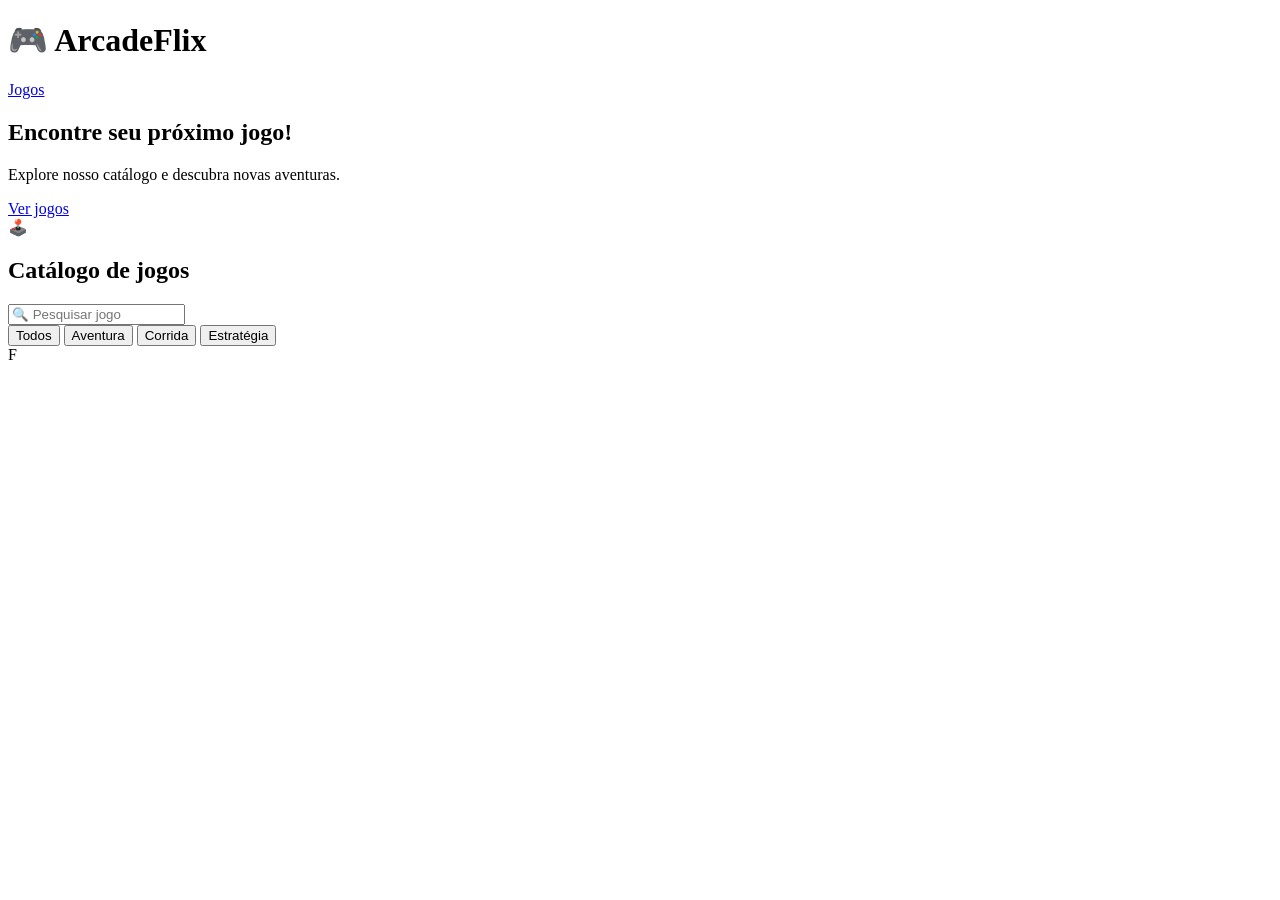
==== arcade/index.html @ 290f79d5 "a" ====
<!DOCTYPE html>
<html lang="pt-BR">

<head>
    <meta charset="UTF-8">
    <meta name="viewport" content="width=device-width, initial-scale=1.0">
    <title>ArcadeFlix - Catálogo de Jogos</title>

    <link rel="stylesheet" href="css/style.css">
    <script src="js/app.js" defer></script>
</head>

<body>
    <header>
        <h1>🎮 Arcade<span>Flix</span></h1>
        <a href="#catalogo">Jogos</a>
    </header>

    <main>
        <section class="banner">
            <div>
                <h2>Encontre seu próximo jogo!</h2>
                <p>Explore nosso catálogo e descubra novas aventuras.</p>
                <a href="#catalogo" class="botao">Ver jogos</a>
            </div>
            <div class="banner-emoji">🕹️</div>
        </section>

        <section class="catalogo" id="catalogo">
            <h2>Catálogo de jogos</h2>
            <div class="filtros">
                <input id="busca" type="search" placeholder="🔍 Pesquisar jogo" />
                <div class="categoria">
                    <button class="ativo" data-categoria="Todos">Todos</button>
                    <button data-categoria="Aventura">Aventura</button>
                    <button data-categoria="Corrida">Corrida</button>
                    <button data-categoria="Estratégia">Estratégia</button>
                </div>
            </div>

            <div id="grade-jogos" class="grade-jogos"></div>
            <p id="mensagem-vazia" class="mensagem-vazia" hidden>Nenhum jogo encontrado</p>
        </section>
    </main>


</body>

</html>
F
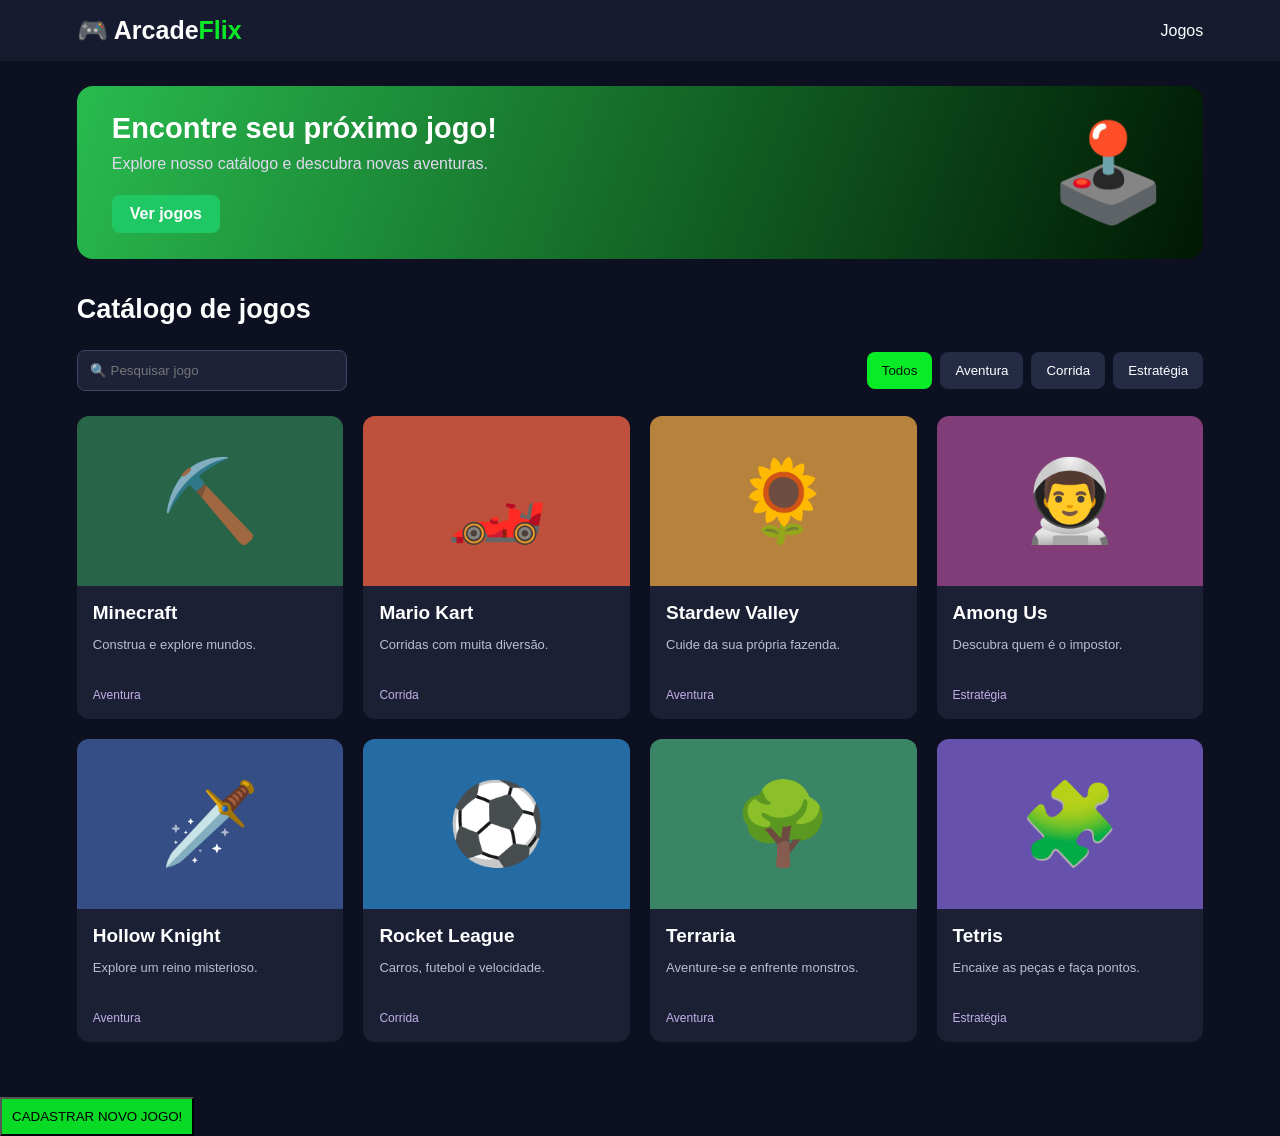
==== commit 69ddfb8f: "a" ====
--- a/arcade/index.html
+++ b/arcade/index.html
@@ -6,8 +6,8 @@
     <meta name="viewport" content="width=device-width, initial-scale=1.0">
     <title>ArcadeFlix - Catálogo de Jogos</title>
 
-    <link rel="stylesheet" href="css/style.css">
-    <script src="js/app.js" defer></script>
+    <link rel="stylesheet" href="style.css">
+    <script src="script.js" defer></script>
 </head>
 
 <body>
@@ -43,8 +43,10 @@
         </section>
     </main>
 
-
+    <button id="cadastrar">
+    <a class="cadastroBotaoSite"href="cadastro.html" target="_blank">CADASTRAR NOVO JOGO!</a>
+    </button>
+     
 </body>
 
 </html>
-F
--- a/arcade/style.css
+++ b/arcade/style.css
@@ -0,0 +1,220 @@
+* {
+    box-sizing: border-box;
+}
+
+html {
+    scroll-behavior: smooth;
+}
+
+body {
+    margin: 0;
+    background-color: #0d1020;
+    color: #ffffff;
+    font-family: Arial, Helvetica, sans-serif;
+}
+
+a {
+    color: #ffffff;
+    text-decoration: none;
+}
+
+button {
+    cursor: pointer;
+}
+
+/** CABEÇALHO ***/
+header {
+    padding: 16px 6%;
+    display: flex;
+    align-items: center;
+    justify-content: space-between;
+    background-color: #171b30;
+}
+
+header h1 {
+    margin: 0px;
+    font-size: 25px;
+}
+
+header h1 span {
+    color: #09eb27;
+}
+
+/*--BANNER--*/
+.banner {
+    margin: 25px 6% 35px;
+    padding: 26px 35px;
+    border-radius: 16px;
+    display: flex;
+    justify-content: space-between;
+    align-items: center;
+    background: linear-gradient(110deg, #29bb4e, #001803);
+}
+
+.banner h2 {
+    font-size: 29px;
+    margin: 0 0 10px;
+}
+
+.banner p {
+    margin: 0 0 22px;
+    color: #e1d9f0;
+}
+
+.botao {
+    display: inline-block;
+    background-color: hsl(145, 73%, 45%);
+    padding: 10px 18px;
+    border-radius: 8px;
+    font-weight: bold;
+}
+
+.banner-emoji {
+    font-size: 95px;
+}
+
+/*- CATÁLOGO--*/
+.catalogo {
+    margin: 0 6% 55px;
+}
+
+.catalogo h2 {
+    font-size: 27px;
+}
+
+.filtros {
+    display: flex;
+    justify-content: space-between;
+    gap: 15px;
+    align-items: center;
+    margin: 25px 0;
+    flex-wrap: wrap;
+}
+
+#busca {
+    padding: 12px;
+    width: 270px;
+    max-width: 100%;
+    border: 1px solid #414560;
+    border-radius: 8px;
+    background-color: #1d2239;
+    color: #ffffff;
+    outline: none;
+}
+
+.categoria {
+    display: flex;
+    flex-wrap: wrap;
+    gap: 8px;
+}
+
+.categoria button {
+    border: 0;
+    border-radius: 8px;
+    background-color: #252a45;
+    color: #ffffff;
+    padding: 11px 15px;
+}
+
+.categoria button.ativo {
+    background-color: #09eb27;
+    color: #011604;
+}
+
+/*- GRADE DE JOGOS--*/
+.grade-jogos {
+    display: grid;
+    grid-template-columns: repeat(4, 1fr);
+    gap: 20px;
+}
+
+.card {
+    border-radius: 12px;
+    overflow: hidden;
+    background-color: #1b2035;
+}
+
+.capa {
+    height: 170px;
+    display: flex;
+    align-items: center;
+    justify-content: center;
+    font-size: 80px;
+}
+
+.conteudo-card {
+    padding: 16px;
+}
+
+.conteudo-card h3 {
+    margin: 0 0 8px;
+    font-size: 19px;
+}
+
+.conteudo-card p {
+    color: #b8bfd3;
+    font-size: 13px;
+    min-height: 30px;
+}
+
+.conteudo-card span {
+    display: inline-block;
+    color: #c3b0e7;
+    font-size: 12px;
+    margin-top: 8px;
+}
+
+/*---RESPONSIVIDADE -*/
+@media (max-width: 1000px) {
+    .grade-jogos {
+        grid-template-columns: repeat(3, 1fr);
+    }
+}
+
+@media (max-width: 700px) {
+    .grade-jogos {
+        grid-template-columns: repeat(2, 1fr);
+    }
+
+    .banner-emoji {
+        display: none;
+    }
+
+    .banner {
+        padding: 24px;
+    }
+
+    .banner h2 {
+        font-size: 24px;
+    }
+
+    #busca {
+        width: 100%;
+    }
+
+}
+
+@media (max-width: 450px) {
+    .grade-jogos {
+        grid-template-columns: repeat(1, 1fr);
+    }
+
+    .categoria {
+        flex-direction: column;
+        width: 100%;
+    }
+
+    .categoria button {
+        width: 100%;
+        display: flex;
+    }
+}
+
+#cadastrar{
+    background-color: #09da25;
+    padding: 10px;
+}
+.cadastroBotaoSite{
+    color: #000000;
+}
+
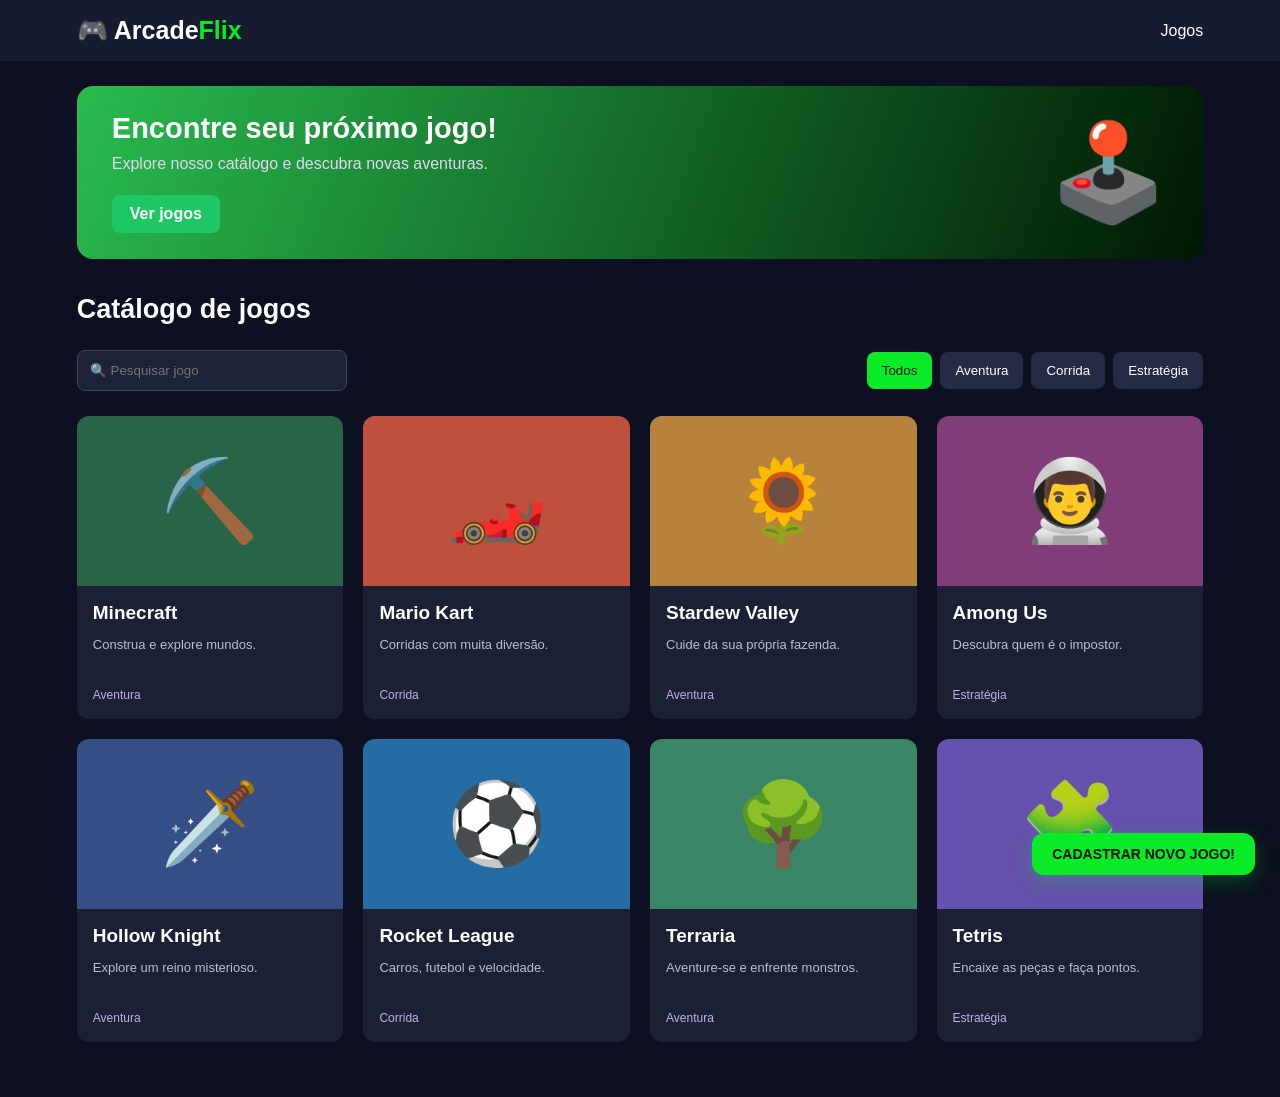
==== commit 3f7216d1: "fiz saporra" ====
--- a/arcade/index.html
+++ b/arcade/index.html
@@ -49,4 +49,4 @@
      
 </body>
 
-</html>
+</html>
--- a/arcade/style.css
+++ b/arcade/style.css
@@ -210,11 +210,104 @@
     }
 }
 
-#cadastrar{
-    background-color: #09da25;
-    padding: 10px;
-}
-.cadastroBotaoSite{
-    color: #000000;
-}
-
+#cadastrar {
+    position: fixed;
+    right: 25px;
+    bottom: 25px;
+    background: #09eb27;
+    padding: 0;
+    border: none;
+    border-radius: 12px;
+    box-shadow: 0 6px 20px rgba(9, 235, 39, 0.25);
+    transition: 0.2s;
+}
+
+#cadastrar:hover {
+    transform: translateY(-3px);
+    background: #14ff32;
+    box-shadow: 0 8px 25px rgba(9, 235, 39, 0.4);
+}
+
+.cadastroBotaoSite {
+    display: block;
+    color: #001004;
+    padding: 13px 20px;
+    font-weight: bold;
+    font-size: 14px;
+}
+
+.modal-header {
+    margin: 60px auto 25px;
+    width: 90%;
+    max-width: 600px;
+}
+
+.modal-header h2 {
+    font-size: 32px;
+    margin: 0;
+    color: #09eb27;
+}
+
+.modal-body {
+    width: 90%;
+    max-width: 600px;
+    margin: auto;
+    padding: 30px;
+    background: #171b30;
+    border: 1px solid #252a45;
+    border-radius: 16px;
+    box-shadow: 0 15px 40px rgba(0, 0, 0, 0.4);
+}
+
+.modal-body input,
+.modal-body textarea {
+    width: 100%;
+    margin-bottom: 15px;
+    padding: 13px;
+    border: 1px solid #414560;
+    border-radius: 8px;
+    background: #1d2239;
+    color: white;
+    outline: none;
+    font-family: Arial, Helvetica, sans-serif;
+}
+
+.modal-body input:focus,
+.modal-body textarea:focus {
+    border-color: #09eb27;
+    box-shadow: 0 0 0 2px rgba(9, 235, 39, 0.1);
+}
+
+.modal-body textarea {
+    min-height: 120px;
+    resize: vertical;
+}
+
+.modal-body label {
+    display: block;
+    margin-bottom: 8px;
+    color: #b8bfd3;
+}
+
+#cor {
+    height: 45px;
+    padding: 4px !important;
+}
+
+#botaoPublicar {
+    width: 100%;
+    padding: 14px;
+    border: none;
+    border-radius: 8px;
+    background: #09eb27;
+    color: #001004;
+    font-size: 15px;
+    font-weight: bold;
+    cursor: pointer;
+    transition: 0.2s;
+}
+
+#botaoPublicar:hover {
+    background: #14ff32;
+    transform: translateY(-2px);
+}
